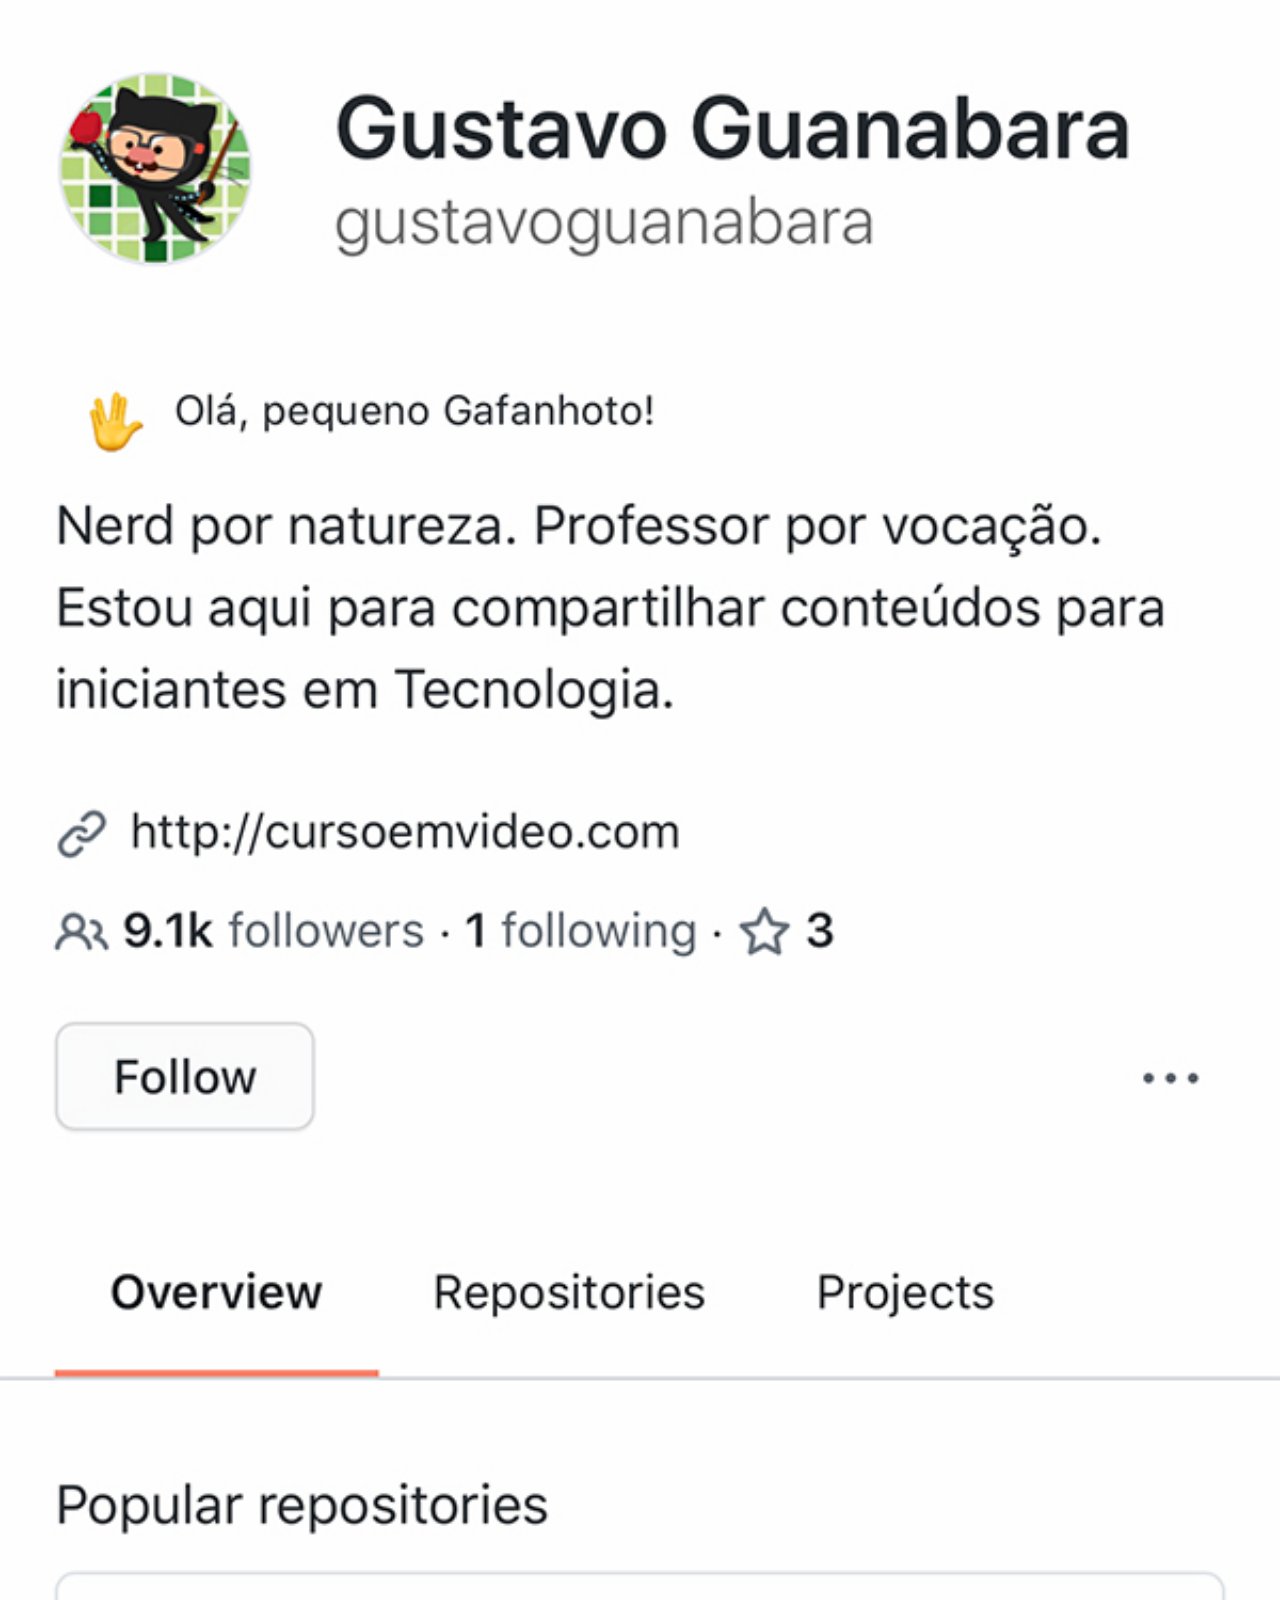
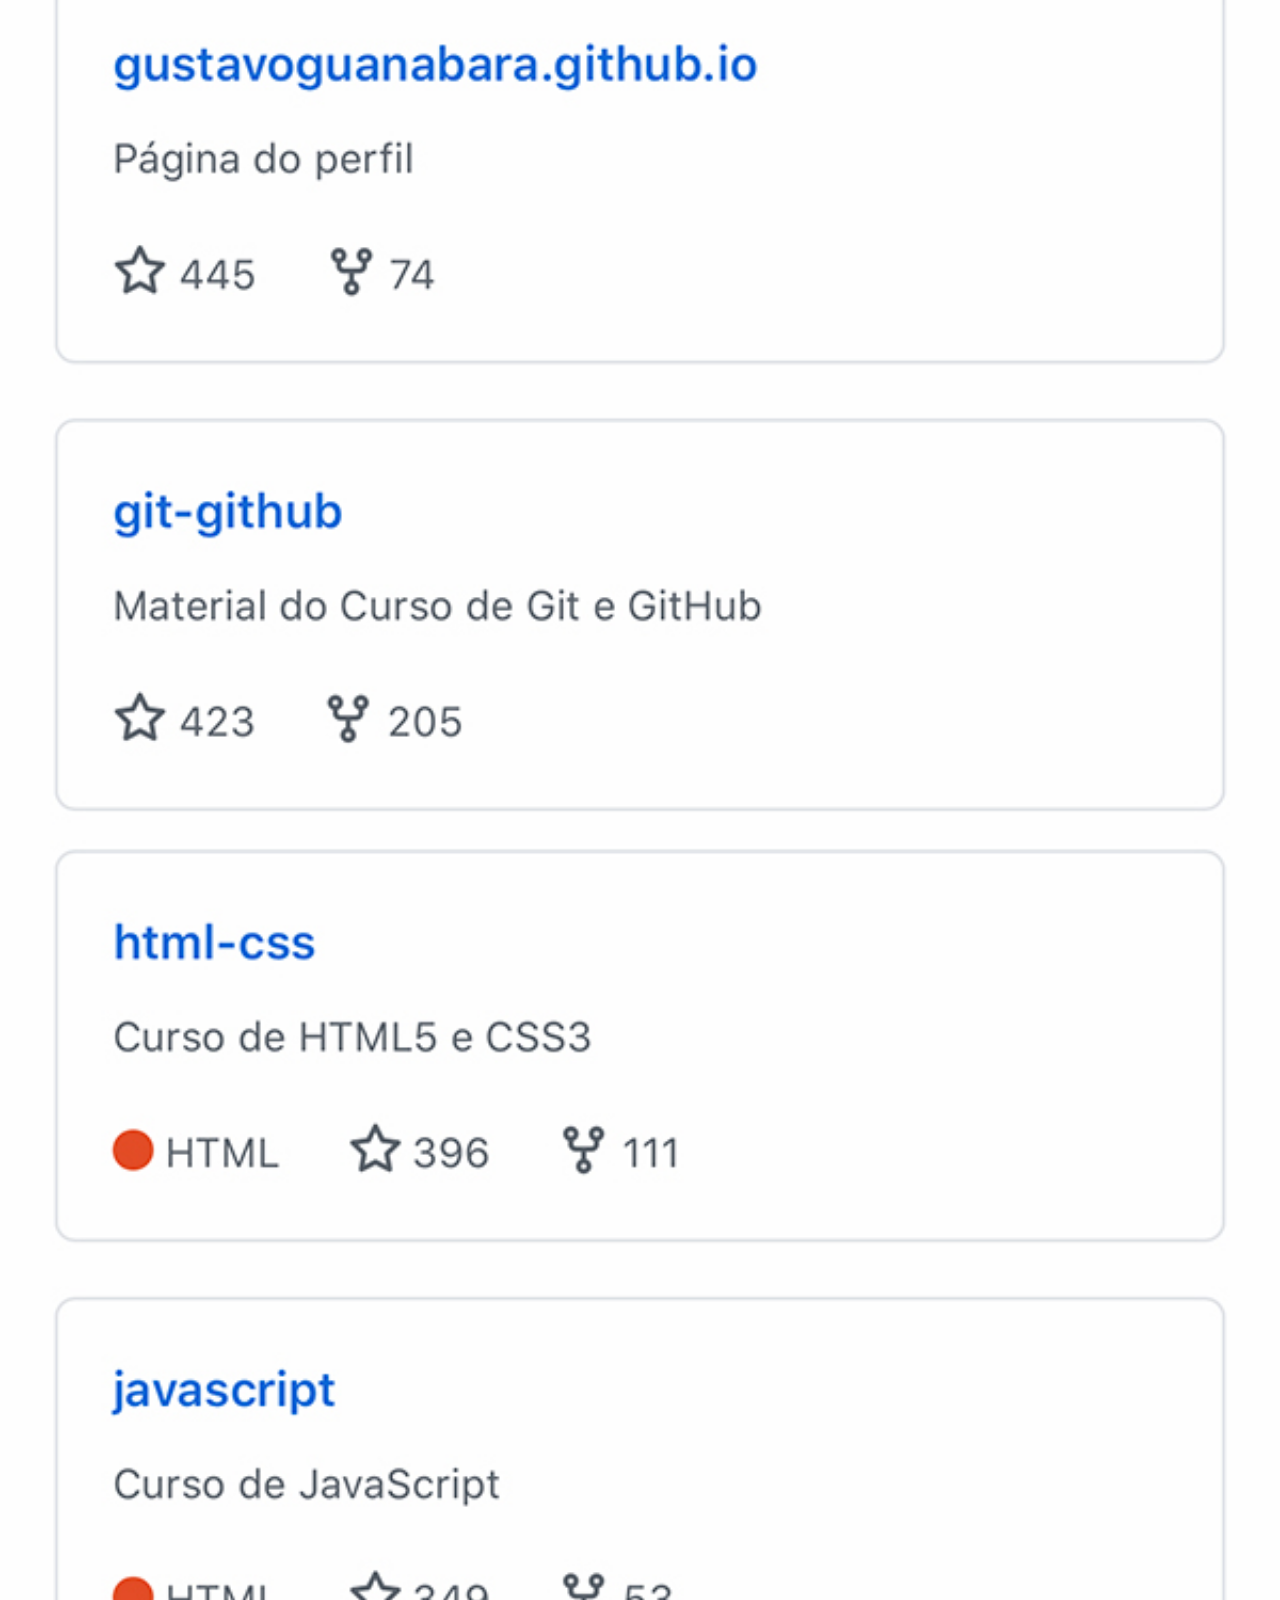
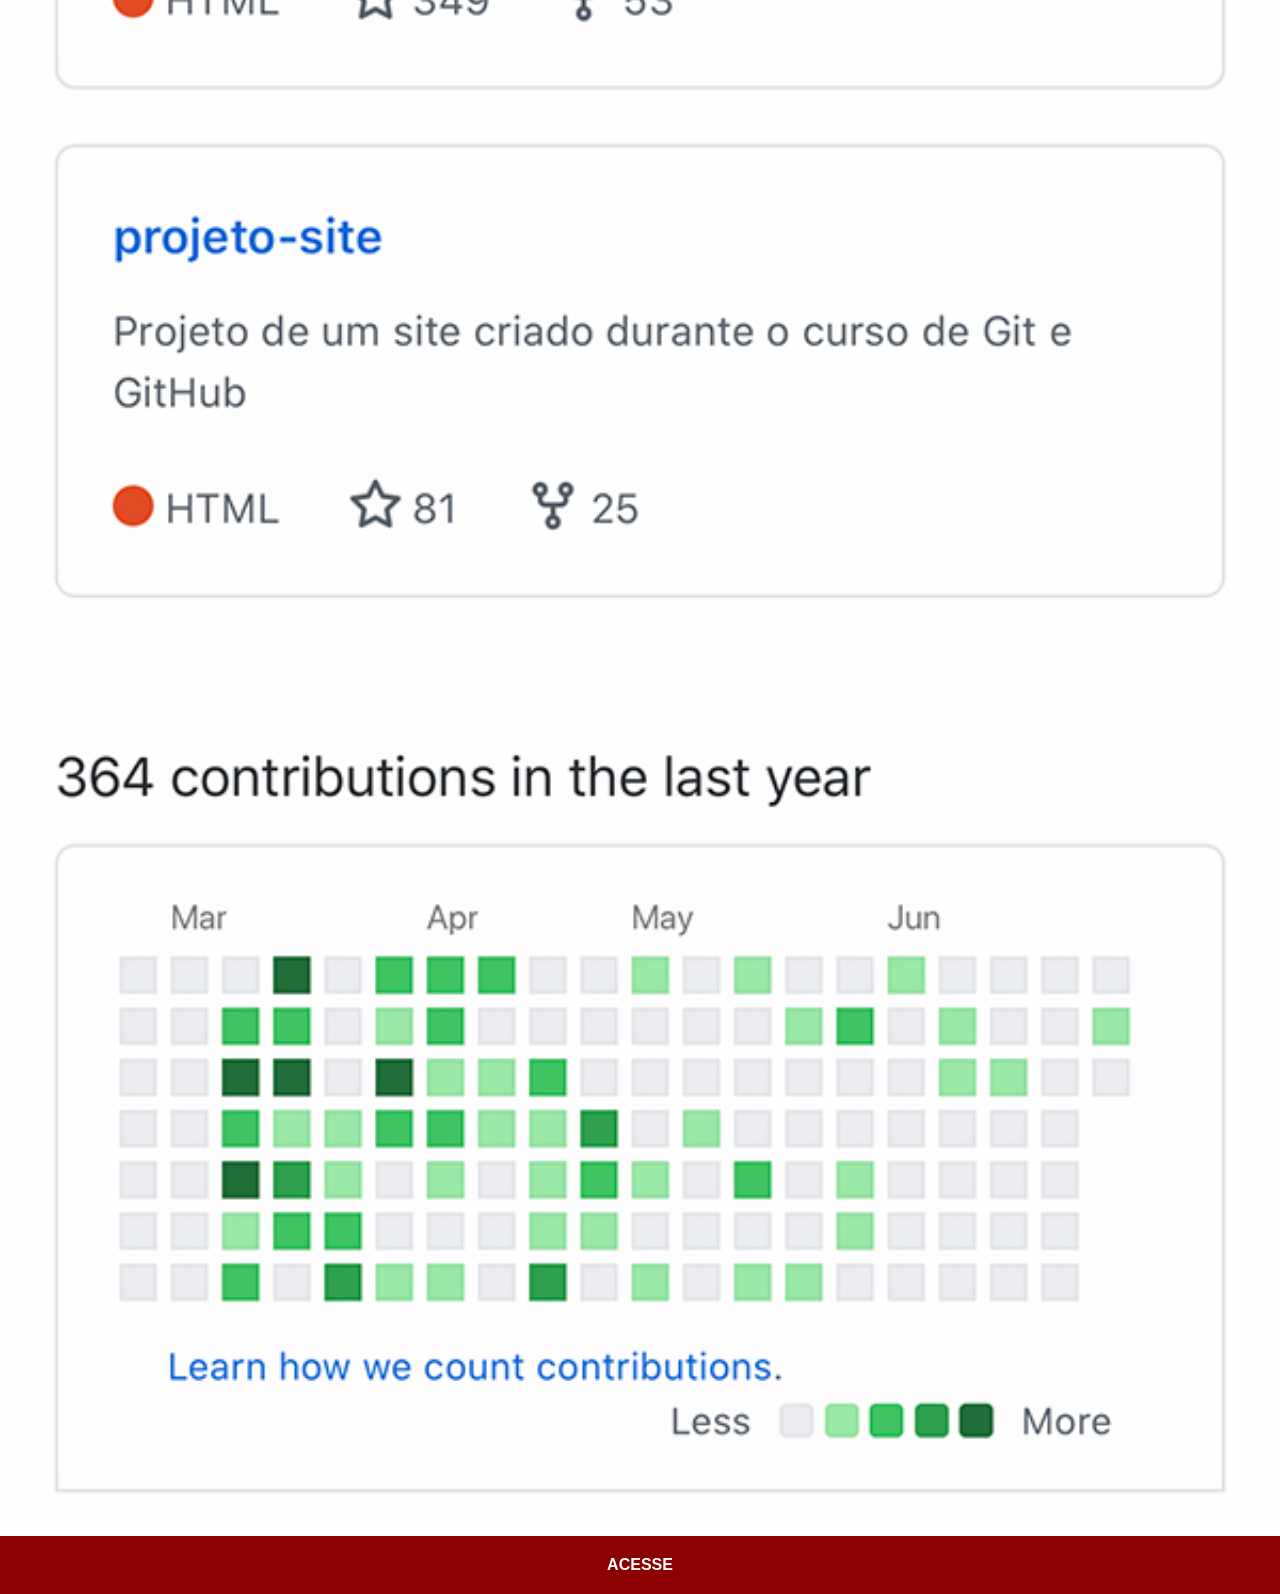
==== github.html @ b3f2a54b "atualizando a pagina do facebook" ====
<!DOCTYPE html>
<html lang="pt-br">
<head>
    <meta charset="UTF-8">
    <meta name="viewport" content="width=device-width, initial-scale=1.0">
    <title>GitHub</title>
    <link rel="stylesheet" href="estilos/social.css">
</head>
<body>
    <img src="imagens/tela-github.jpg" alt="GitHub">
    <a href="https://github.com/gustavoguanabara" target="_blank"> ACESSE</a>
</body>
</html>
---- estilos/social.css ----
@charset "UTF-8";

    *{
        margin: 0px;
        padding: 0px;
        font-family: Arial, Helvetica, sans-serif;
    }

    ::-webkit-scrollbar{
        width: 0px;
        height: 0px;
    }

    img{
      width: 100vw;
    }

    a{
        display: block;
        background-color: darkred;
        color: white;
        padding: 20px;
        text-align: center;
        font-weight: bolder;
        text-decoration: none;
    }

    a:hover{
        background-color: red;
    }
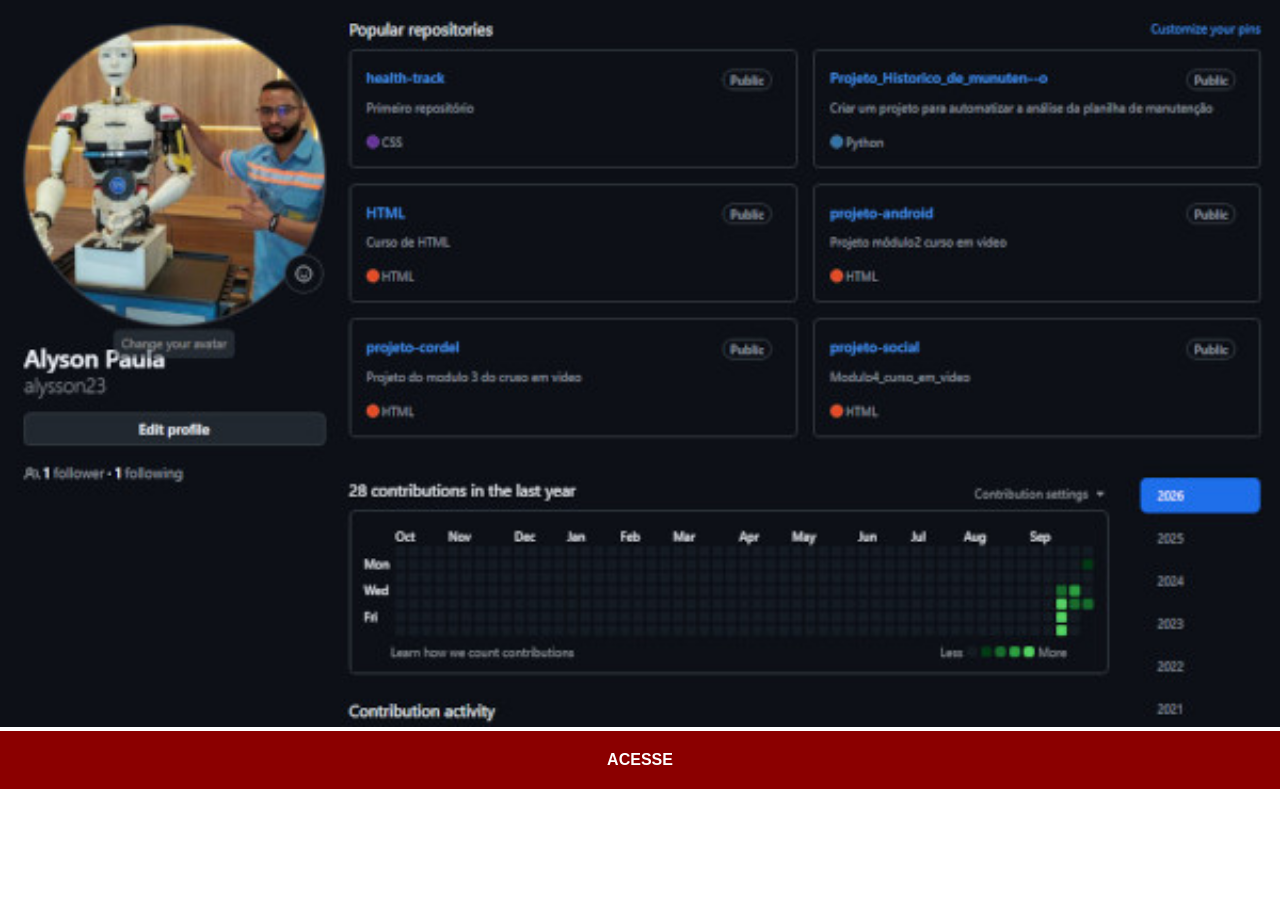
==== commit 413729e5: "atualização" ====
--- a/github.html
+++ b/github.html
@@ -7,7 +7,7 @@
     <link rel="stylesheet" href="estilos/social.css">
 </head>
 <body>
-    <img src="imagens/tela-github.jpg" alt="GitHub">
-    <a href="https://github.com/gustavoguanabara" target="_blank"> ACESSE</a>
+    <img src="imagens/gitHub.jpg" alt="GitHub">
+    <a href="https://github.com/alysson23" target="_blank"> ACESSE</a>
 </body>
 </html>
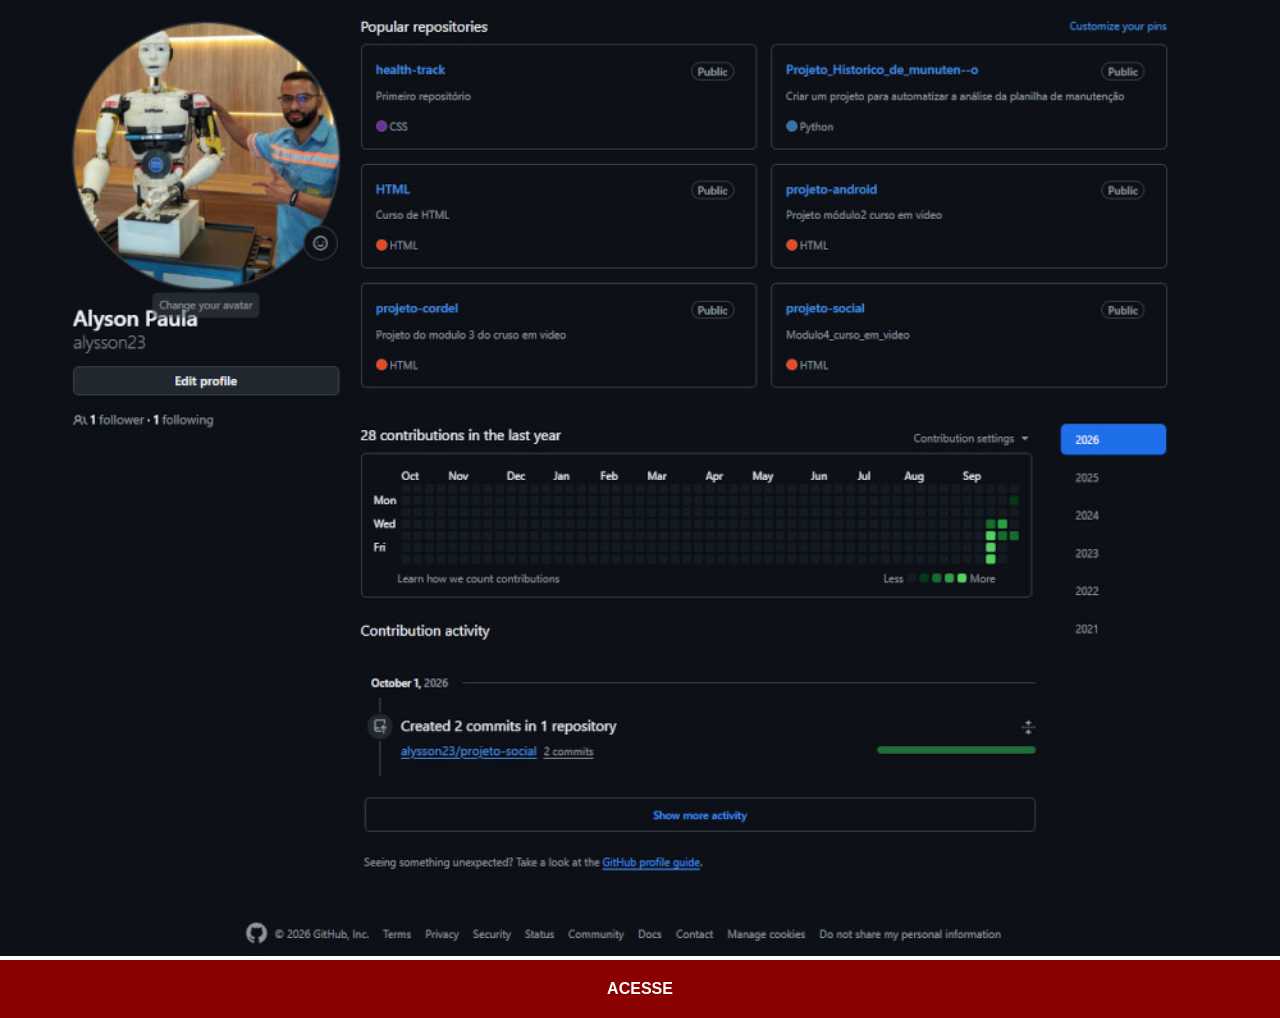
==== commit caed0cff: "atualização" ====
--- a/github.html
+++ b/github.html
@@ -7,7 +7,7 @@
     <link rel="stylesheet" href="estilos/social.css">
 </head>
 <body>
-    <img src="imagens/gitHub.jpg" alt="GitHub">
+    <img src="imagens/gitHub2.jpg" alt="GitHub">
     <a href="https://github.com/alysson23" target="_blank"> ACESSE</a>
 </body>
 </html>
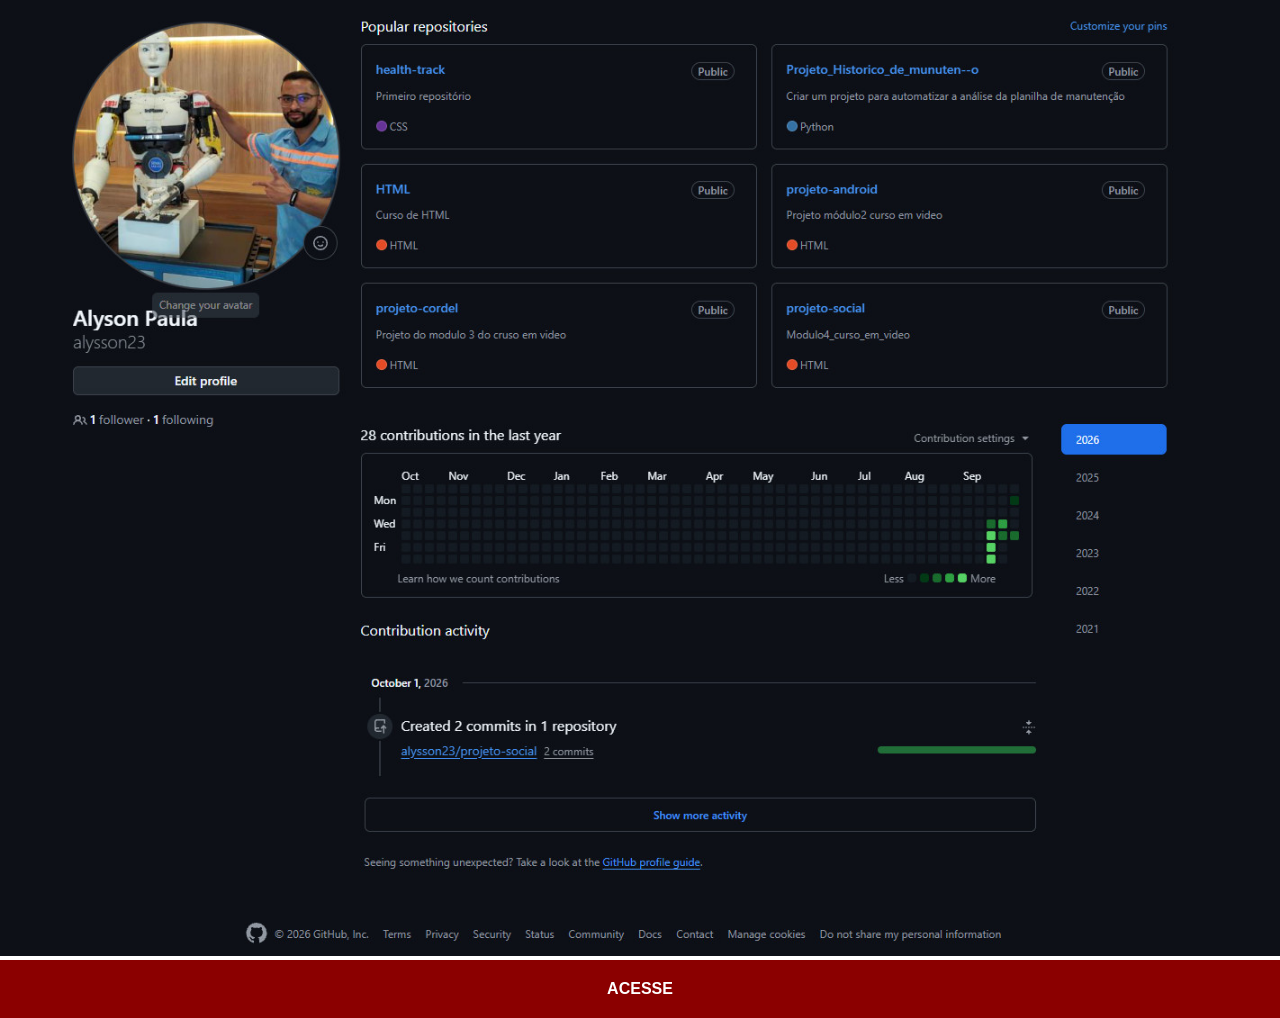
==== commit 36e33226: "atualização" ====
--- a/github.html
+++ b/github.html
@@ -7,7 +7,7 @@
     <link rel="stylesheet" href="estilos/social.css">
 </head>
 <body>
-    <img src="imagens/gitHub2.jpg" alt="GitHub">
+    <img src="imagens/gitHub3.jpg" alt="GitHub">
     <a href="https://github.com/alysson23" target="_blank"> ACESSE</a>
 </body>
 </html>
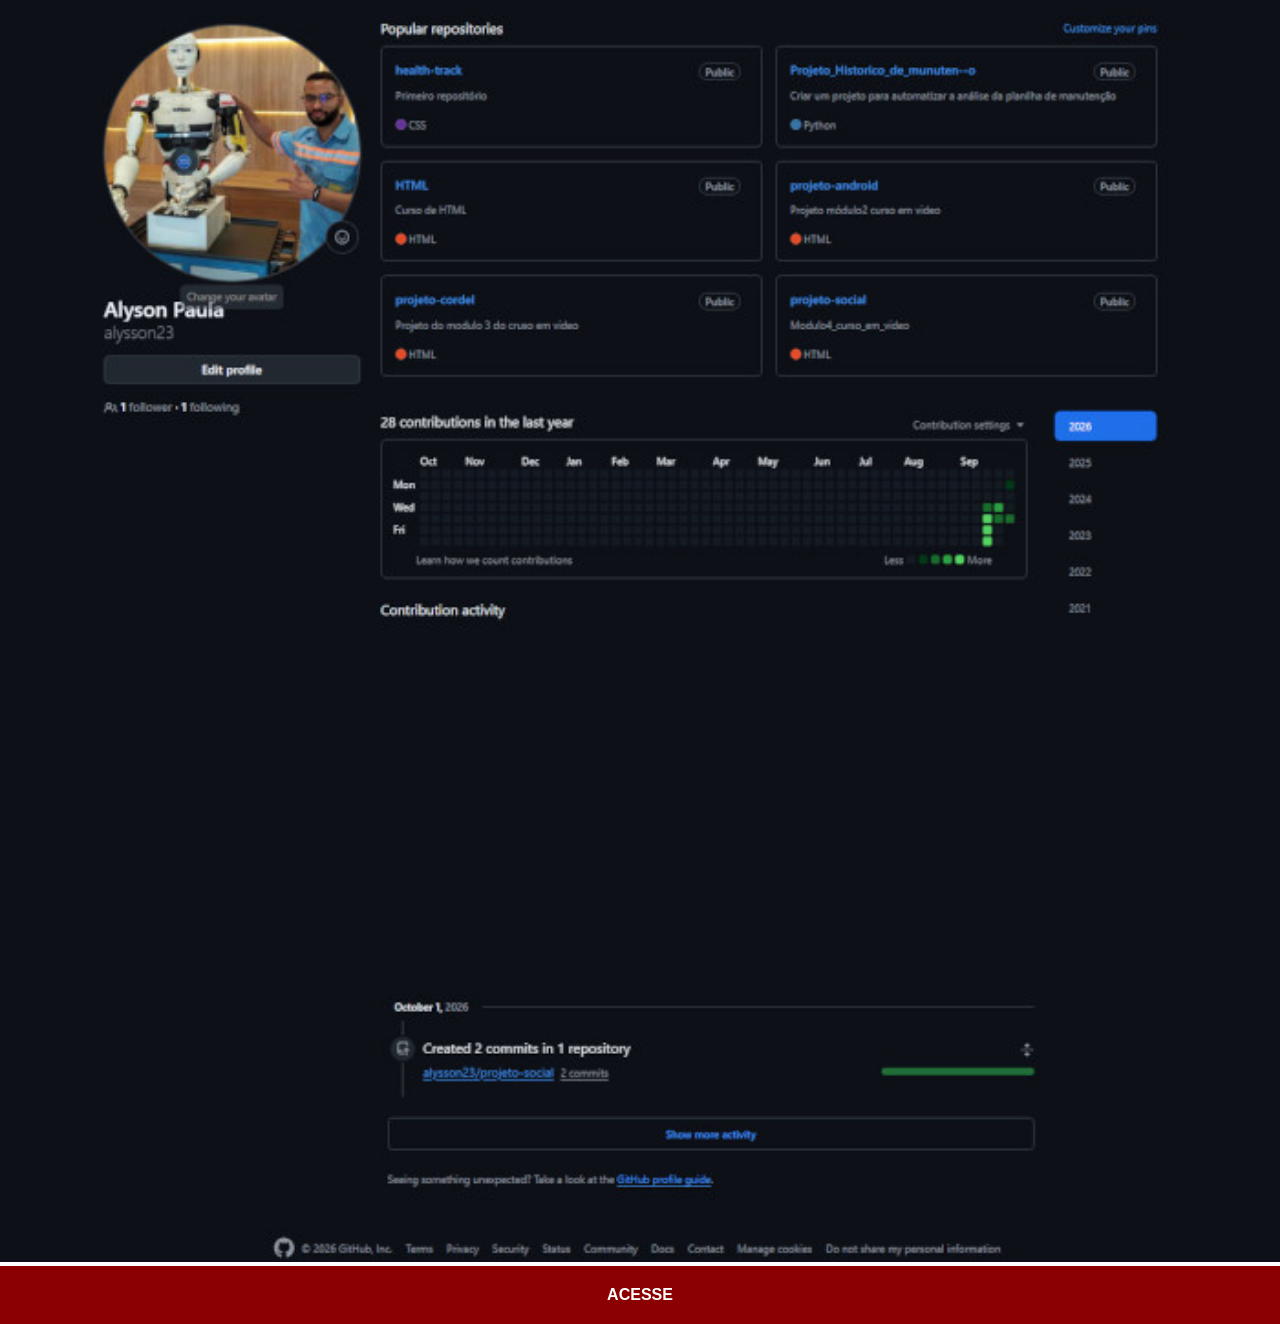
==== commit 6ca83232: "atulização" ====
--- a/github.html
+++ b/github.html
@@ -7,7 +7,7 @@
     <link rel="stylesheet" href="estilos/social.css">
 </head>
 <body>
-    <img src="imagens/gitHub3.jpg" alt="GitHub">
+    <img src="imagens/gitHub4.jpg" alt="GitHub">
     <a href="https://github.com/alysson23" target="_blank"> ACESSE</a>
 </body>
 </html>
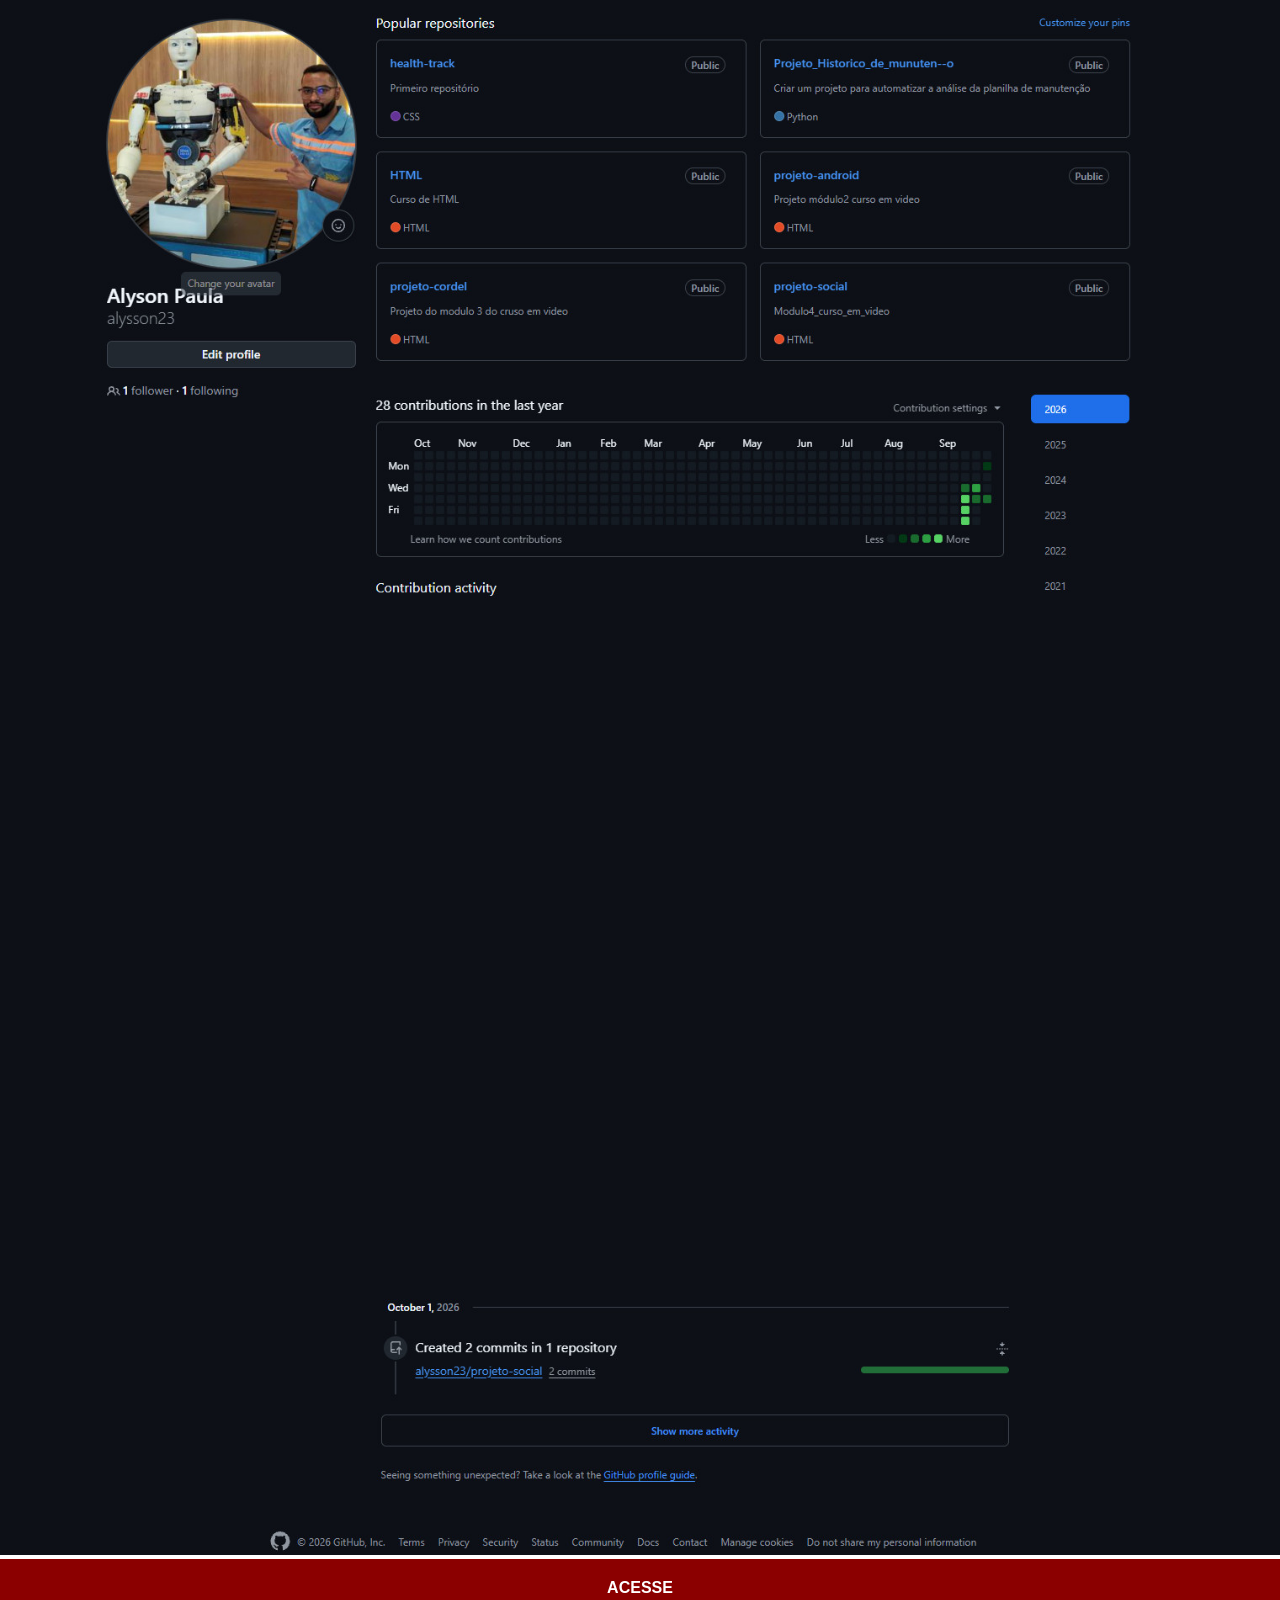
==== commit 65c40c09: "atualização" ====
--- a/github.html
+++ b/github.html
@@ -7,7 +7,7 @@
     <link rel="stylesheet" href="estilos/social.css">
 </head>
 <body>
-    <img src="imagens/gitHub4.jpg" alt="GitHub">
+    <img src="imagens/gitHub5.jpg" alt="GitHub">
     <a href="https://github.com/alysson23" target="_blank"> ACESSE</a>
 </body>
 </html>
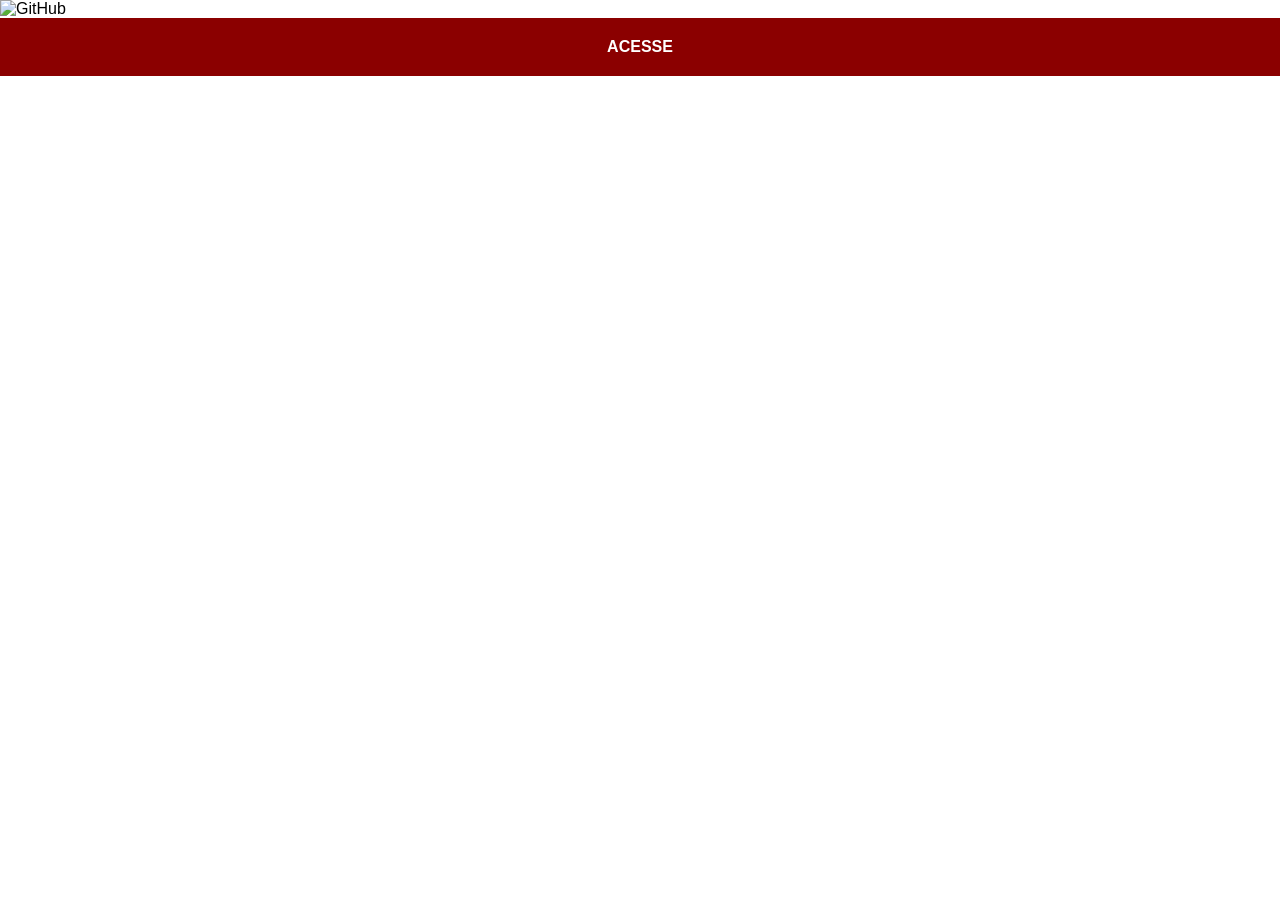
==== commit 5d0f83e7: "atualização" ====
--- a/github.html
+++ b/github.html
@@ -7,7 +7,7 @@
     <link rel="stylesheet" href="estilos/social.css">
 </head>
 <body>
-    <img src="imagens/gitHub5.jpg" alt="GitHub">
+    <img src="imagens/gitHub6.jpg" alt="GitHub">
     <a href="https://github.com/alysson23" target="_blank"> ACESSE</a>
 </body>
 </html>
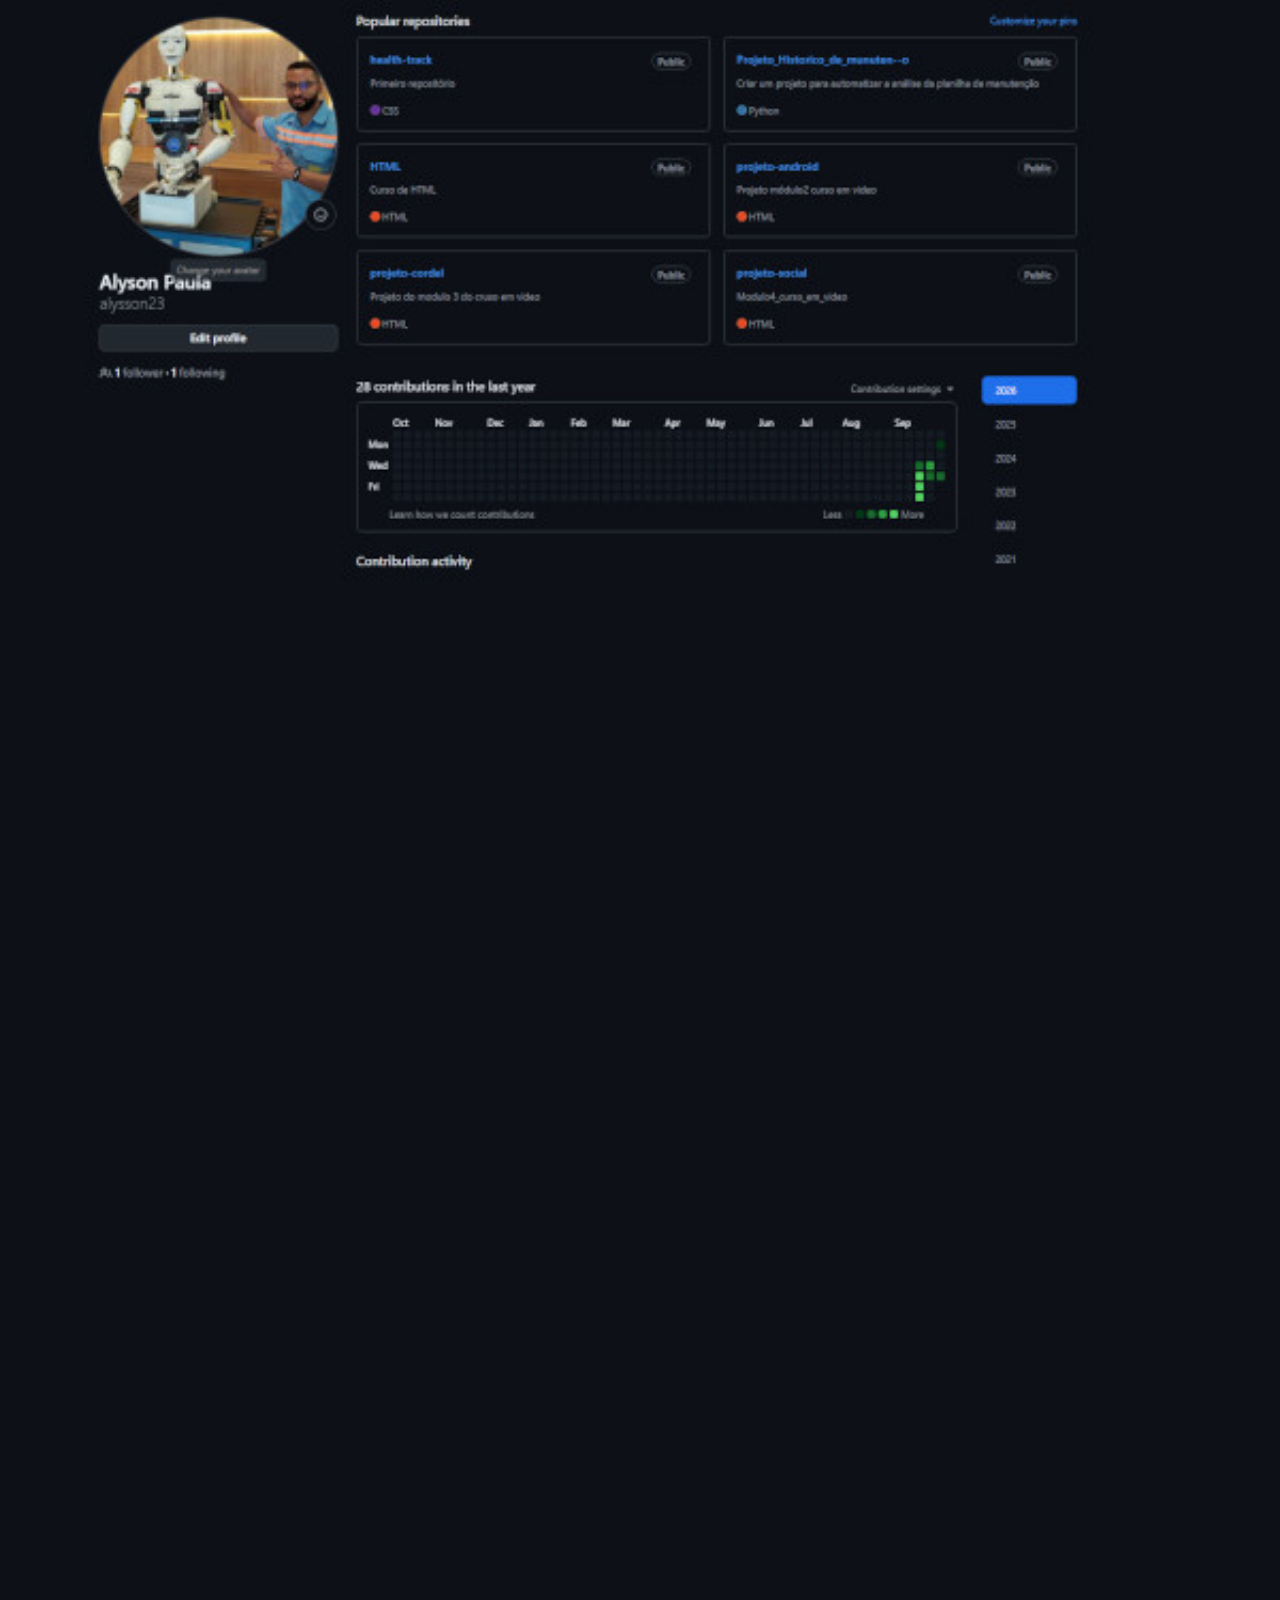
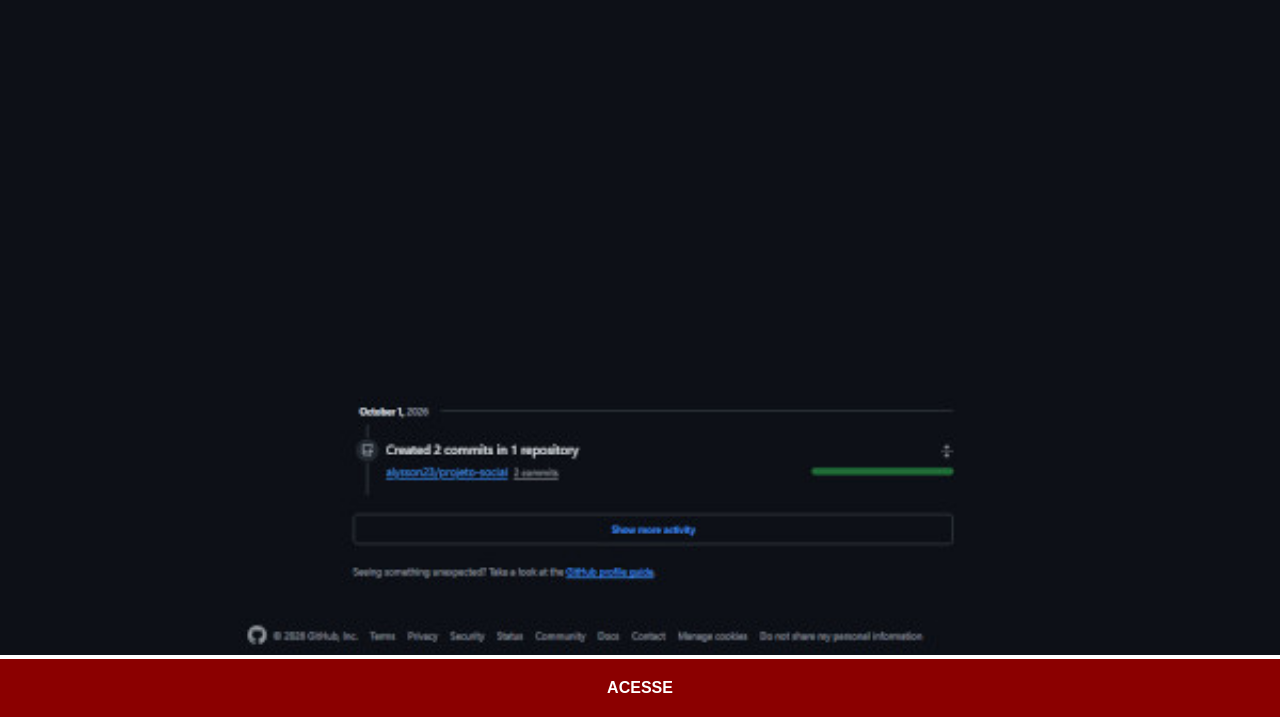
==== commit 8144f321: "atualização da foto do GitHub" ====
--- a/github.html
+++ b/github.html
@@ -7,7 +7,7 @@
     <link rel="stylesheet" href="estilos/social.css">
 </head>
 <body>
-    <img src="imagens/gitHub6.jpg" alt="GitHub">
+    <img src="imagens/gitHub8.jpg" alt="GitHub">
     <a href="https://github.com/alysson23" target="_blank"> ACESSE</a>
 </body>
 </html>
